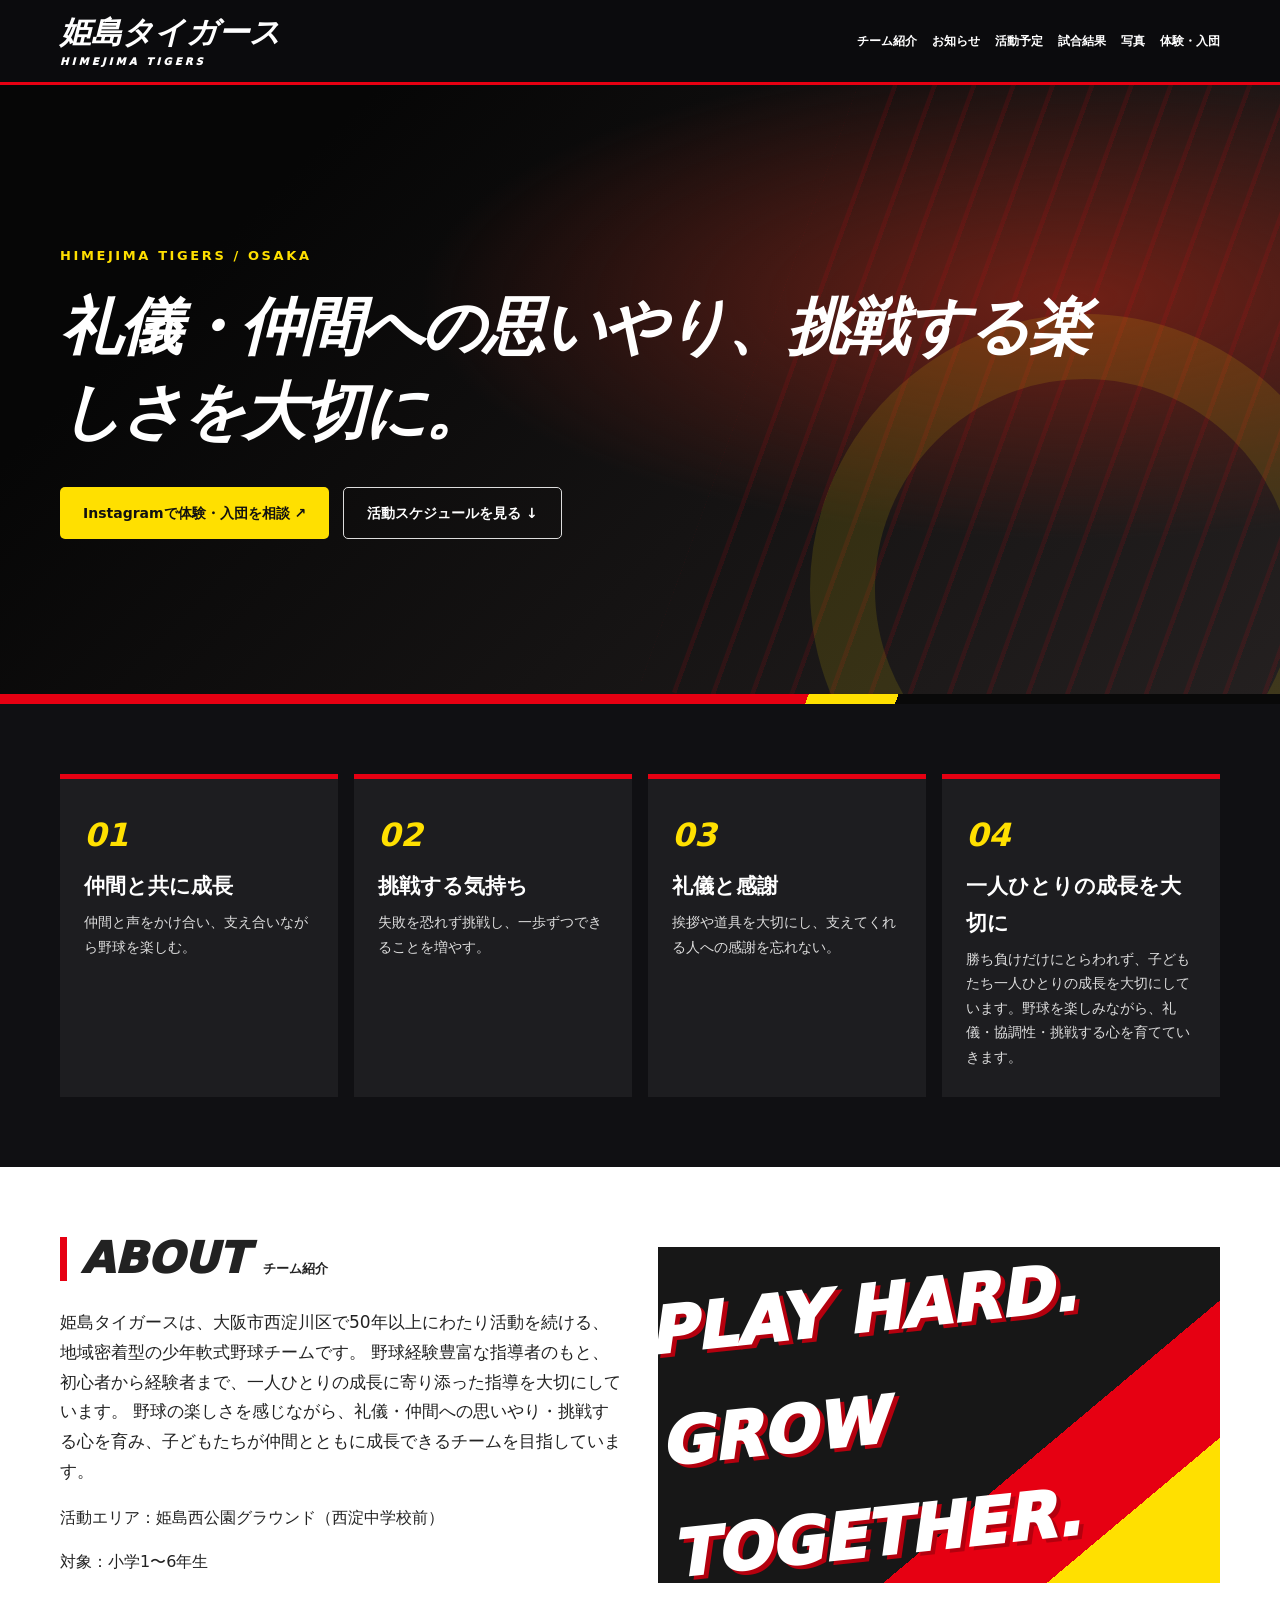
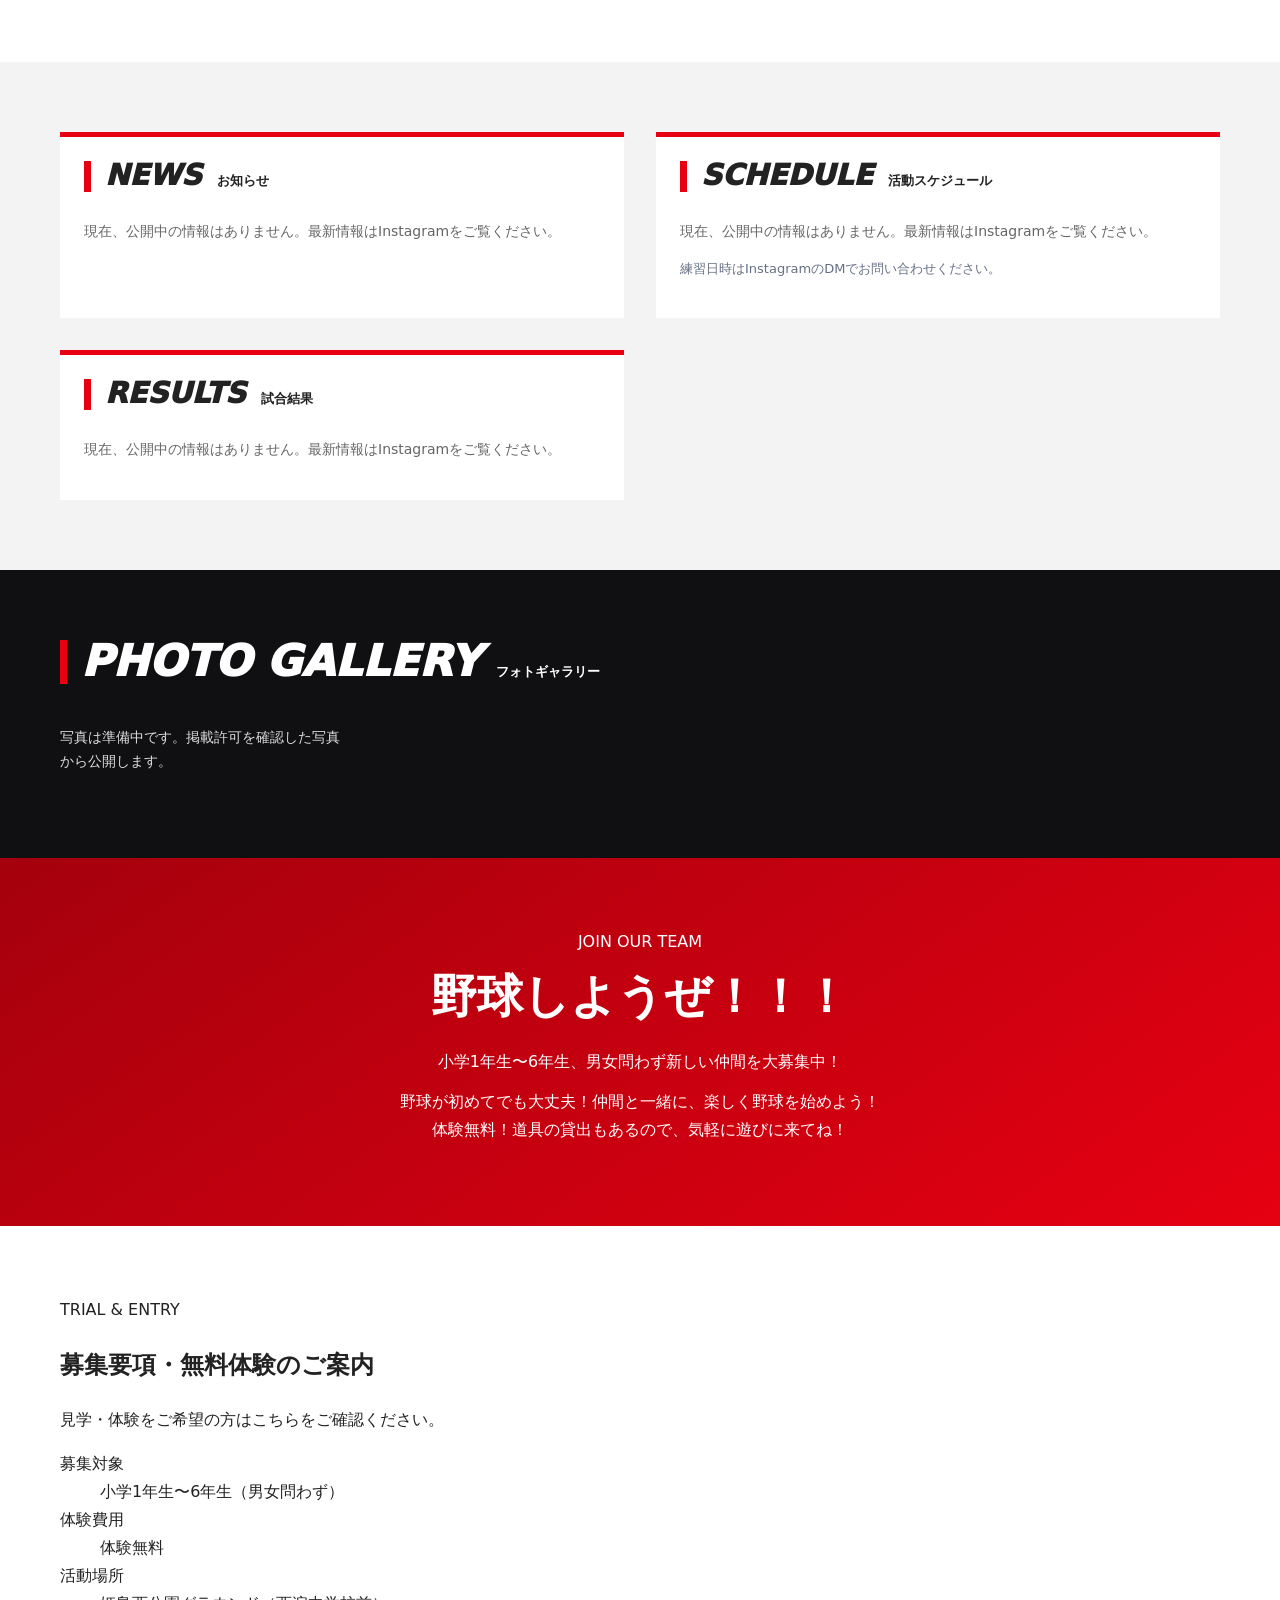
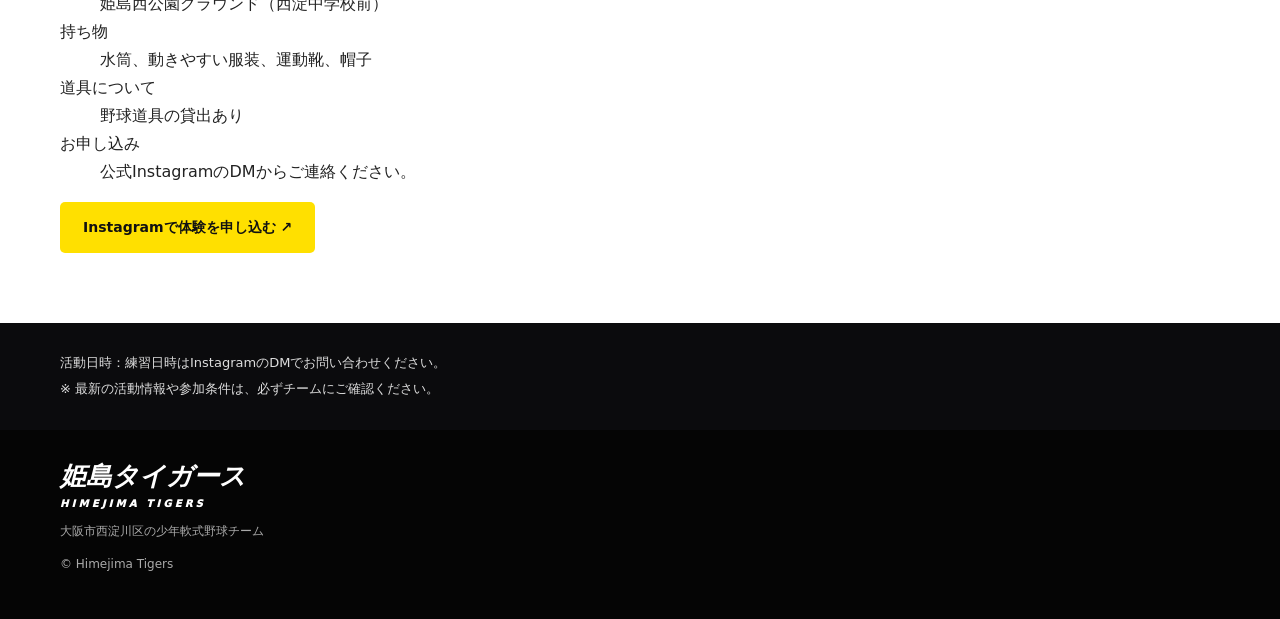
==== index.html @ de60c8cf "完成版ZIPをそのまま追加 Co-Authored-By: Claude Opus 5.5 <noreply@anthropic.com> Claude-Session: https://claude" ====
<!doctype html><html lang="ja"><head><meta charset="utf-8"><meta name="viewport" content="width=device-width,initial-scale=1"><meta name="description" content="大阪市西淀川区の少年軟式野球チーム 姫島タイガース。小学1〜6年生の新しい仲間を募集中。"><title>姫島タイガース | 少年軟式野球チーム</title><style>
:root{--red:#e60012;--yellow:#ffe000;--black:#0d0d0f;--white:#fff;--ink:#222}*{box-sizing:border-box}html{scroll-behavior:smooth}body{margin:0;font-family:system-ui,-apple-system,"Hiragino Kaku Gothic ProN",Meiryo,sans-serif;color:var(--ink);line-height:1.75}a{color:inherit;text-decoration:none}.wrap{width:min(1160px,92%);margin:auto}header{background:#0b0b0d;color:#fff;position:sticky;top:0;z-index:10;border-bottom:3px solid var(--red)}.head{display:flex;justify-content:space-between;align-items:center;gap:20px;padding:15px 0}.brand{font-size:clamp(21px,3vw,31px);font-weight:1000;font-style:italic;line-height:1.1}.brand small{display:block;font-size:10px;letter-spacing:.32em;margin-top:7px}nav{display:flex;flex-wrap:wrap;gap:15px;font-size:12px;font-weight:800}nav a:hover{color:var(--yellow)}.hero{background:radial-gradient(ellipse at 84% 35%,#702016 0%,transparent 43%),linear-gradient(135deg,#060606 20%,#242020 100%);color:white;position:relative;overflow:hidden}.hero:before{content:"";position:absolute;right:-10%;top:-20%;width:50%;height:140%;transform:rotate(20deg);background:repeating-linear-gradient(90deg,transparent 0 32px,rgba(230,0,18,.11) 33px 37px)}.hero:after{content:"";position:absolute;right:-80px;bottom:-170px;border:65px solid rgba(255,224,0,.12);border-radius:50%;width:420px;height:420px}.hero-inner{position:relative;z-index:1;padding:90px 0 85px}.kicker{color:var(--yellow);font-size:13px;font-weight:900;letter-spacing:.2em}.hero h1{font-size:clamp(40px,6.6vw,80px);line-height:1.22;letter-spacing:-.03em;font-weight:1000;font-style:italic;margin:16px 0}.hero h1 em{font-style:inherit;color:var(--yellow);display:block}.hero h1{max-width:1050px;font-size:clamp(32px,5vw,62px);line-height:1.38}.hero h1 .headline-accent{color:var(--yellow)}.hero p{max-width:660px;font-size:clamp(15px,1.9vw,19px)}.recruit{display:inline-block;margin:15px 0 0;background:var(--red);color:white;font-size:clamp(18px,2.7vw,28px);font-weight:1000;padding:10px 22px;transform:skew(-6deg);box-shadow:8px 8px 0 var(--yellow)}.actions{display:flex;flex-wrap:wrap;gap:14px;margin-top:32px}.btn{display:inline-flex;justify-content:center;align-items:center;padding:13px 23px;font-size:14px;font-weight:900;border-radius:5px}.btn.yellow{background:var(--yellow);color:#111}.btn.outline{border:1px solid #ddd;color:white}.btn:hover{filter:brightness(.91)}.stripe{height:10px;background:linear-gradient(110deg,var(--red) 0 63%,var(--yellow) 63% 70%,#090909 70%)}section{padding:70px 0}.dark{background:#101013;color:white}.section-heading{display:flex;align-items:baseline;gap:15px;border-left:7px solid var(--red);padding-left:14px;margin:0 0 27px}.section-heading h2{font-size:clamp(28px,4vw,43px);font-style:italic;font-weight:1000;line-height:1;margin:0}.section-heading small{font-size:13px;font-weight:700}.features{display:grid;grid-template-columns:repeat(4,1fr);gap:16px}.feature{background:#1d1d20;border-top:5px solid var(--red);padding:28px 24px;min-height:195px}.feature b{color:var(--yellow);font-size:32px;font-style:italic}.feature h3{font-size:21px;margin:5px 0;color:white}.feature p{color:#ddd;font-size:14px;margin:0}.about{background:#fff}.about-grid{display:grid;grid-template-columns:1fr 1fr;gap:35px;align-items:center}.about-text{font-size:17px}.about-art{min-height:275px;background:linear-gradient(140deg,#171717 0 65%,#e60012 65% 82%,#ffe000 82%);display:grid;place-items:center;overflow:hidden}.about-art span{font-size:clamp(35px,5vw,68px);font-weight:1000;color:white;font-style:italic;transform:rotate(-6deg);text-shadow:4px 4px 0 #b4000e}.info{background:#f3f3f4}.content-grid{display:grid;grid-template-columns:1fr 1fr;gap:32px}.panel{background:white;padding:24px;border-top:5px solid var(--red);min-width:0}.panel .section-heading h2{font-size:29px}.content-card{border-bottom:1px solid #ddd;padding:16px 0}.content-card:last-child{border:0}.content-card h3{margin:5px 0;font-size:17px}.content-card p{margin:4px 0;font-size:14px;overflow-wrap:anywhere}.muted{color:#667085;font-size:13px}.empty{color:#666;font-size:14px}.gallery-grid{display:grid;grid-template-columns:repeat(4,1fr);gap:13px}.gallery-grid figure{margin:0}.photo{display:block;width:100%;aspect-ratio:4/3;object-fit:cover;border:3px solid #333}.gallery-grid figcaption{padding:8px 0}.gallery-grid .empty{color:#ddd}.contact{background:linear-gradient(145deg,#a5000d,#e60012);color:white;text-align:center}.contact h2{font-size:clamp(27px,4vw,46px);margin:0 0 10px;font-weight:1000}.contact .btn{margin-top:15px}.contact p{max-width:700px;margin:12px auto}.notes{background:#0b0b0d;color:#ddd;padding:25px 0}.notes p{margin:4px 0;font-size:13px}footer{background:#050505;color:#fff;padding:32px 0}footer .brand{font-size:26px}footer p{font-size:12px;color:#aaa}a:focus-visible{outline:3px solid var(--yellow);outline-offset:3px}@media(max-width:1050px){.features{grid-template-columns:repeat(2,1fr)}}@media(max-width:780px){.head{align-items:flex-start;flex-direction:column}nav{gap:11px}.hero-inner{padding:65px 0}.features,.gallery-grid{grid-template-columns:repeat(2,1fr)}.about-grid,.content-grid{grid-template-columns:1fr}.about-art{min-height:180px}section{padding:48px 0}}@media(max-width:460px){.features,.gallery-grid{grid-template-columns:1fr}.feature{min-height:auto}.actions .btn{width:100%}.panel{padding:16px}nav{font-size:11px}.hero h1{font-size:40px}}

.recruit-invite{font-size:clamp(28px,4.4vw,52px)!important;line-height:1.2!important;font-weight:900;color:#ffd600!important;margin:18px 0 8px!important}.recruit-sub{font-weight:700!important;color:#fff!important;margin:0 0 8px!important}.recruit-note{color:#ffd600!important;font-weight:800!important;margin:0 0 10px!important}.join-title{color:#d90016;font-size:27px;margin:12px 0}.join-note{font-weight:800;color:#c41420}
</style></head><body>
<header><div class="wrap head"><a href="#home" class="brand">姫島タイガース<small>HIMEJIMA TIGERS</small></a><nav aria-label="メインメニュー"><a href="#about">チーム紹介</a><a href="#news">お知らせ</a><a href="#schedule">活動予定</a><a href="#games">試合結果</a><a href="#gallery">写真</a><a href="#contact">体験・入団</a></nav></div></header>
<main><section class="hero" id="home"><div class="wrap hero-inner"><div class="kicker">HIMEJIMA TIGERS / OSAKA</div><h1>礼儀・仲間への思いやり、挑戦する楽しさを大切に。</h1><div class="actions"><a class="btn yellow" href="https://www.instagram.com/himejimatigers2025/" target="_blank" rel="noopener noreferrer">Instagramで体験・入団を相談 ↗</a><a class="btn outline" href="#schedule">活動スケジュールを見る ↓</a></div></div></section><div class="stripe"></div>
<section class="dark"><div class="wrap"><div class="features"><article class="feature"><b>01</b><h3>仲間と共に成長</h3><p>仲間と声をかけ合い、支え合いながら野球を楽しむ。</p></article><article class="feature"><b>02</b><h3>挑戦する気持ち</h3><p>失敗を恐れず挑戦し、一歩ずつできることを増やす。</p></article><article class="feature"><b>03</b><h3>礼儀と感謝</h3><p>挨拶や道具を大切にし、支えてくれる人への感謝を忘れない。</p></article><article class="feature"><b>04</b><h3>一人ひとりの成長を大切に</h3><p>勝ち負けだけにとらわれず、子どもたち一人ひとりの成長を大切にしています。野球を楽しみながら、礼儀・協調性・挑戦する心を育てていきます。</p></article></div></div></section>
<section class="about" id="about"><div class="wrap about-grid"><div><div class="section-heading"><h2>ABOUT</h2><small>チーム紹介</small></div><p class="about-text">姫島タイガースは、大阪市西淀川区で50年以上にわたり活動を続ける、地域密着型の少年軟式野球チームです。

野球経験豊富な指導者のもと、初心者から経験者まで、一人ひとりの成長に寄り添った指導を大切にしています。

野球の楽しさを感じながら、礼儀・仲間への思いやり・挑戦する心を育み、子どもたちが仲間とともに成長できるチームを目指しています。</p><p>活動エリア：姫島西公園グラウンド（西淀中学校前）</p><p>対象：小学1〜6年生</p></div><div class="about-art" role="img" aria-label="チームのスローガンを表現した文字グラフィック"><span>PLAY HARD.<br>GROW TOGETHER.</span></div></div></section>
<section class="info"><div class="wrap content-grid"><div class="panel" id="news"><div class="section-heading"><h2>NEWS</h2><small>お知らせ</small></div><p class="empty">現在、公開中の情報はありません。最新情報はInstagramをご覧ください。</p></div><div class="panel" id="schedule"><div class="section-heading"><h2>SCHEDULE</h2><small>活動スケジュール</small></div><p class="empty">現在、公開中の情報はありません。最新情報はInstagramをご覧ください。</p><p class="muted">練習日時はInstagramのDMでお問い合わせください。</p></div><div class="panel" id="games"><div class="section-heading"><h2>RESULTS</h2><small>試合結果</small></div><p class="empty">現在、公開中の情報はありません。最新情報はInstagramをご覧ください。</p></div></div></section>
<section class="dark" id="gallery"><div class="wrap"><div class="section-heading"><h2>PHOTO GALLERY</h2><small>フォトギャラリー</small></div><div class="gallery-grid"><p class="empty">写真は準備中です。掲載許可を確認した写真から公開します。</p></div></div></section>
<section class="contact" id="contact"><div class="wrap"><div class="recruit-intro"><span class="recruit-kicker">JOIN OUR TEAM</span><h2>野球しようぜ！！！</h2><p class="recruit-lead">小学1年生〜6年生、男女問わず新しい仲間を大募集中！</p><p>野球が初めてでも大丈夫！仲間と一緒に、楽しく野球を始めよう！<br>体験無料！道具の貸出もあるので、気軽に遊びに来てね！</p></div></div></section>
<section class="requirements" id="requirements"><div class="wrap"><div class="requirements-panel"><div class="requirements-heading"><span>TRIAL &amp; ENTRY</span><h2>募集要項・無料体験のご案内</h2><p>見学・体験をご希望の方はこちらをご確認ください。</p></div><dl class="requirements-grid"><div><dt>募集対象</dt><dd>小学1年生〜6年生（男女問わず）</dd></div><div><dt>体験費用</dt><dd>体験無料</dd></div><div><dt>活動場所</dt><dd>姫島西公園グラウンド（西淀中学校前）</dd></div><div><dt>持ち物</dt><dd>水筒、動きやすい服装、運動靴、帽子</dd></div><div><dt>道具について</dt><dd>野球道具の貸出あり</dd></div><div><dt>お申し込み</dt><dd>公式InstagramのDMからご連絡ください。</dd></div></dl><a class="btn yellow" href="https://www.instagram.com/himejimatigers2025/" target="_blank" rel="noopener noreferrer">Instagramで体験を申し込む ↗</a></div></div></section><aside class="notes"><div class="wrap"><p>活動日時：練習日時はInstagramのDMでお問い合わせください。</p><p>※ 最新の活動情報や参加条件は、必ずチームにご確認ください。</p></div></aside></main><footer><div class="wrap"><div class="brand">姫島タイガース<small>HIMEJIMA TIGERS</small></div><p>大阪市西淀川区の少年軟式野球チーム</p><p>© Himejima Tigers</p></div></footer></body></html>
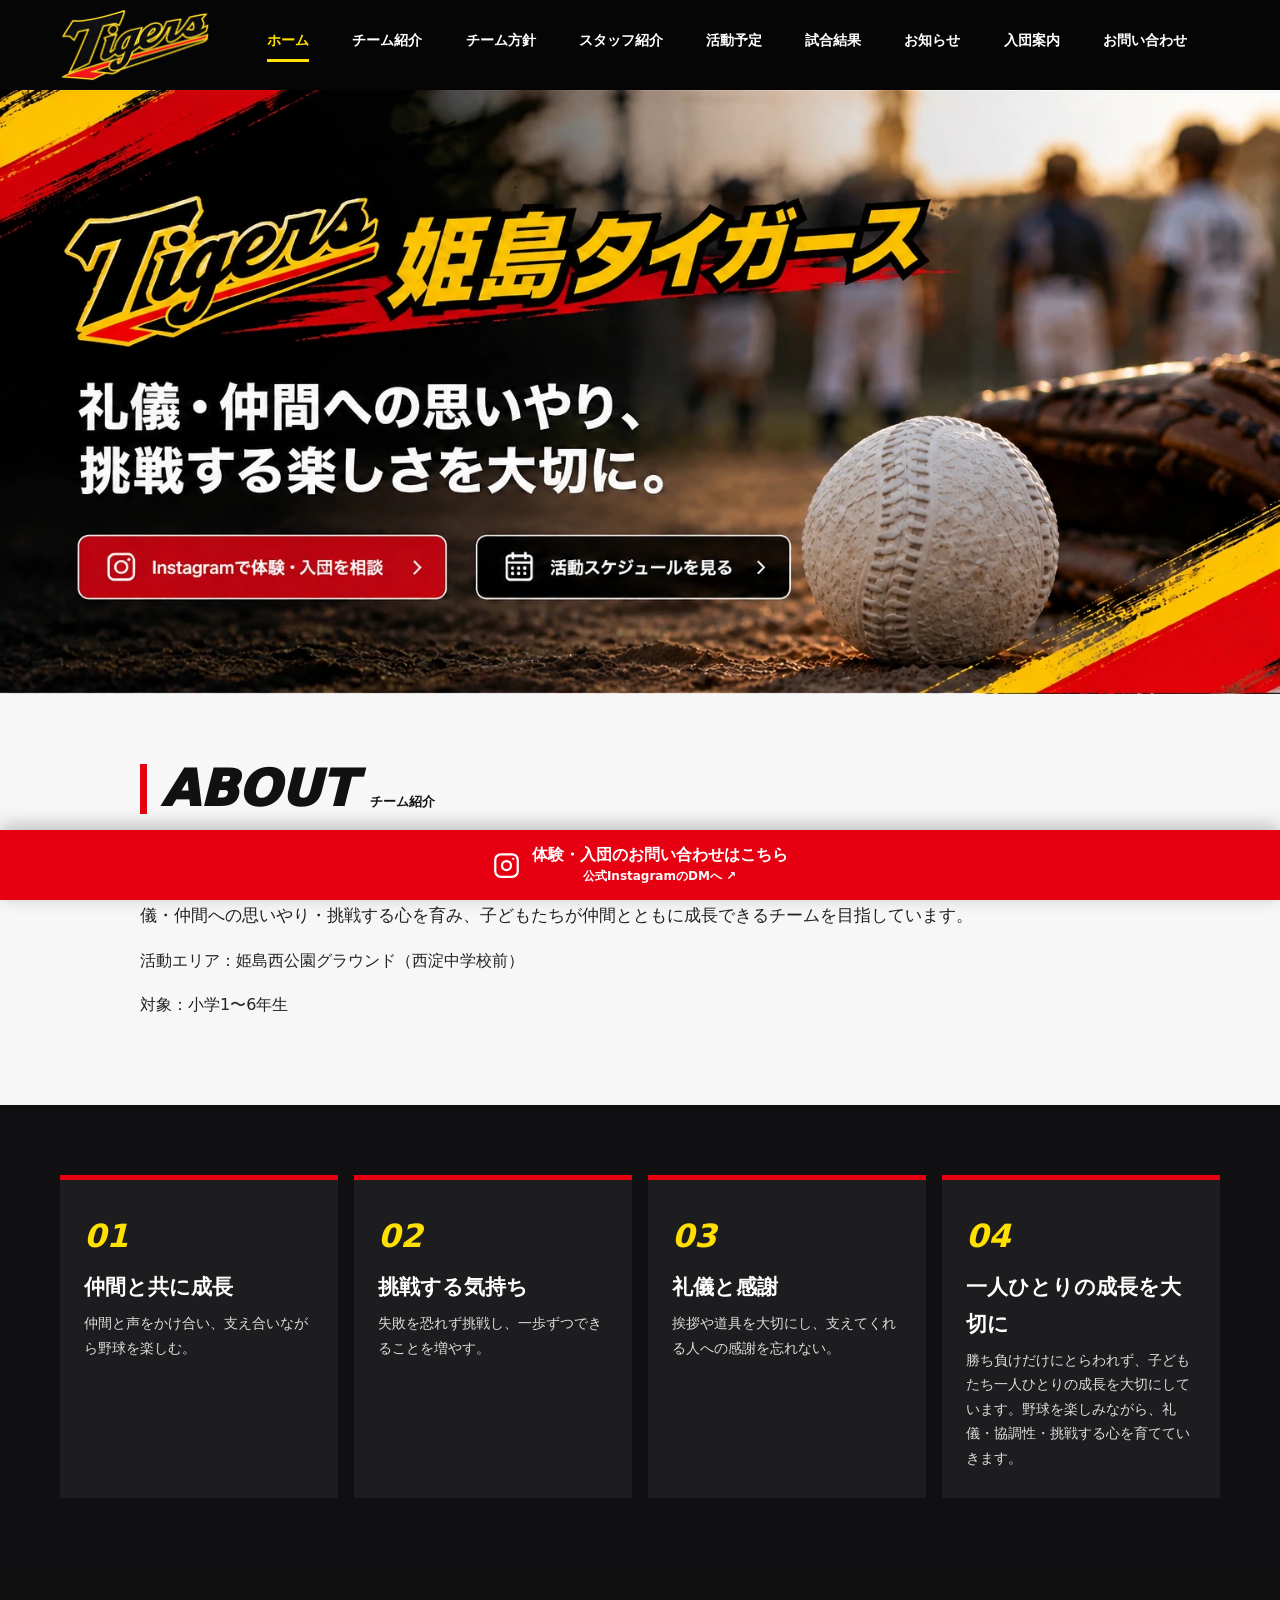
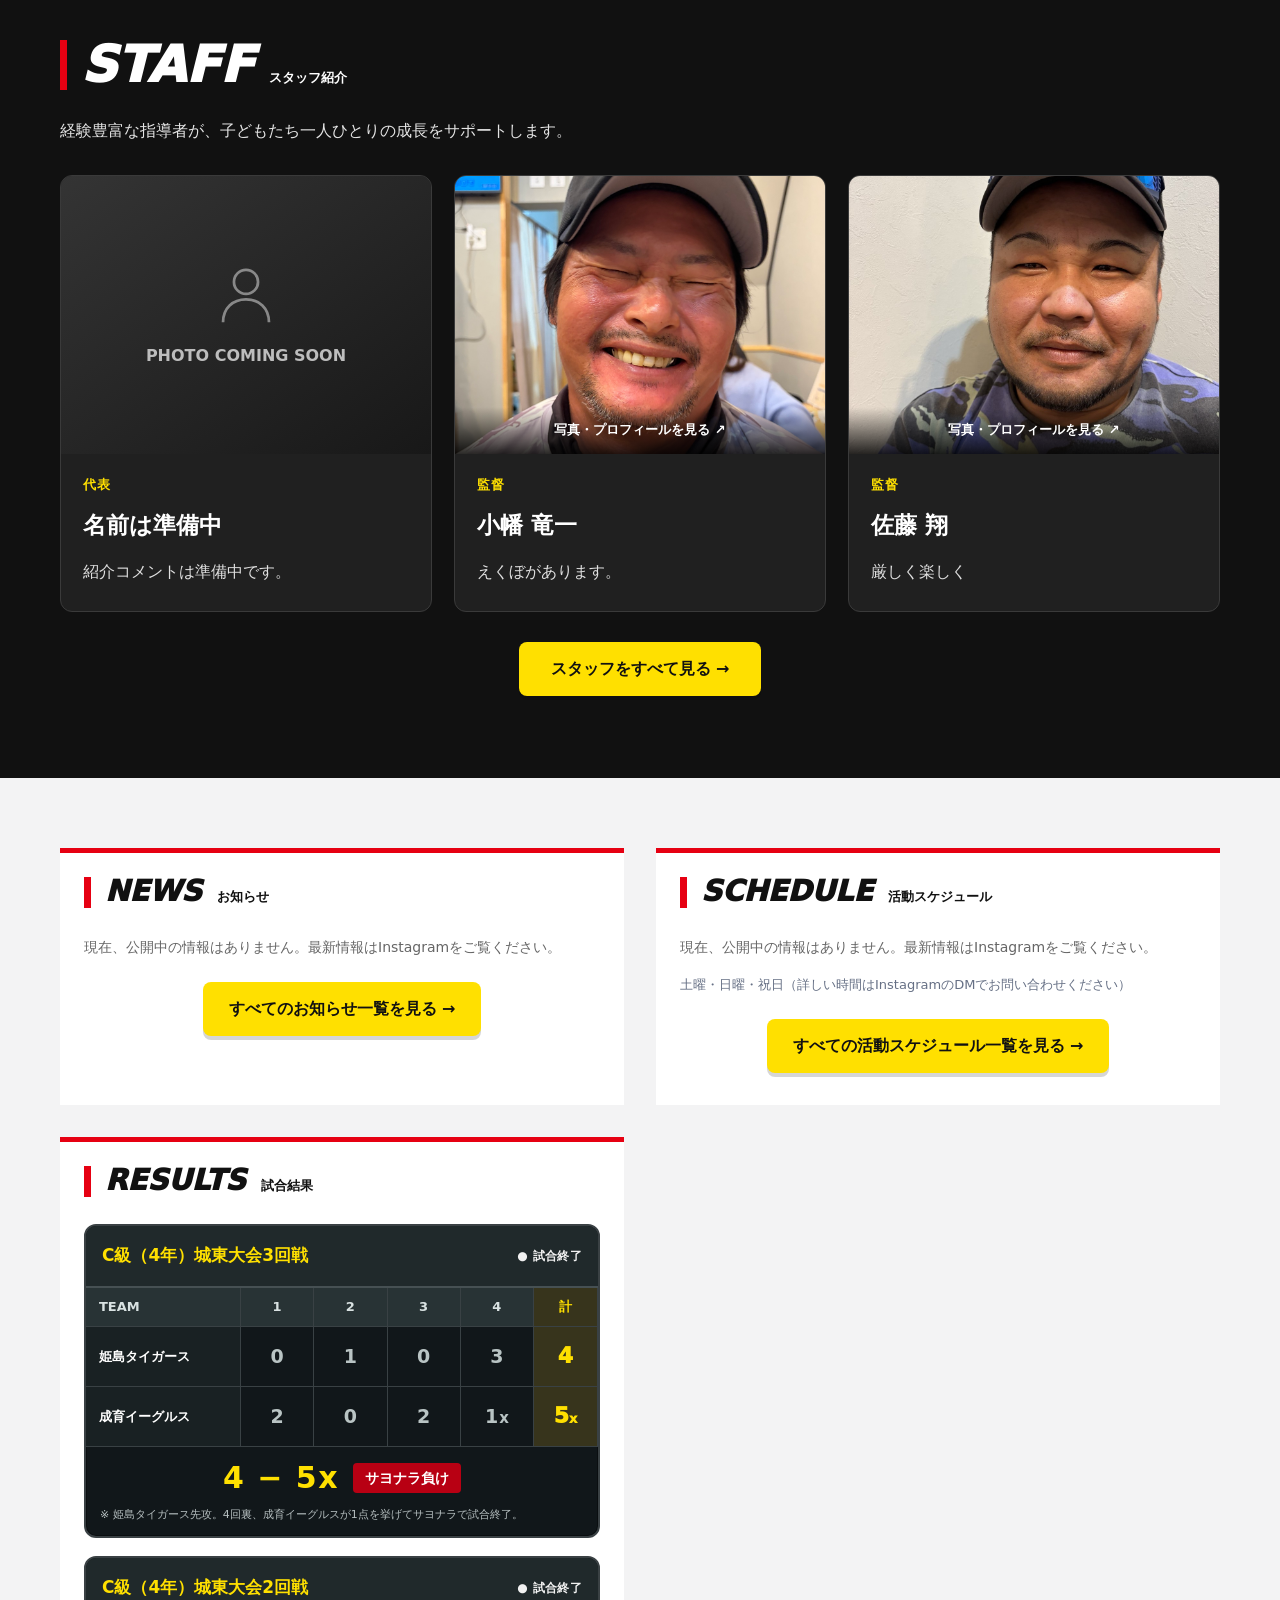
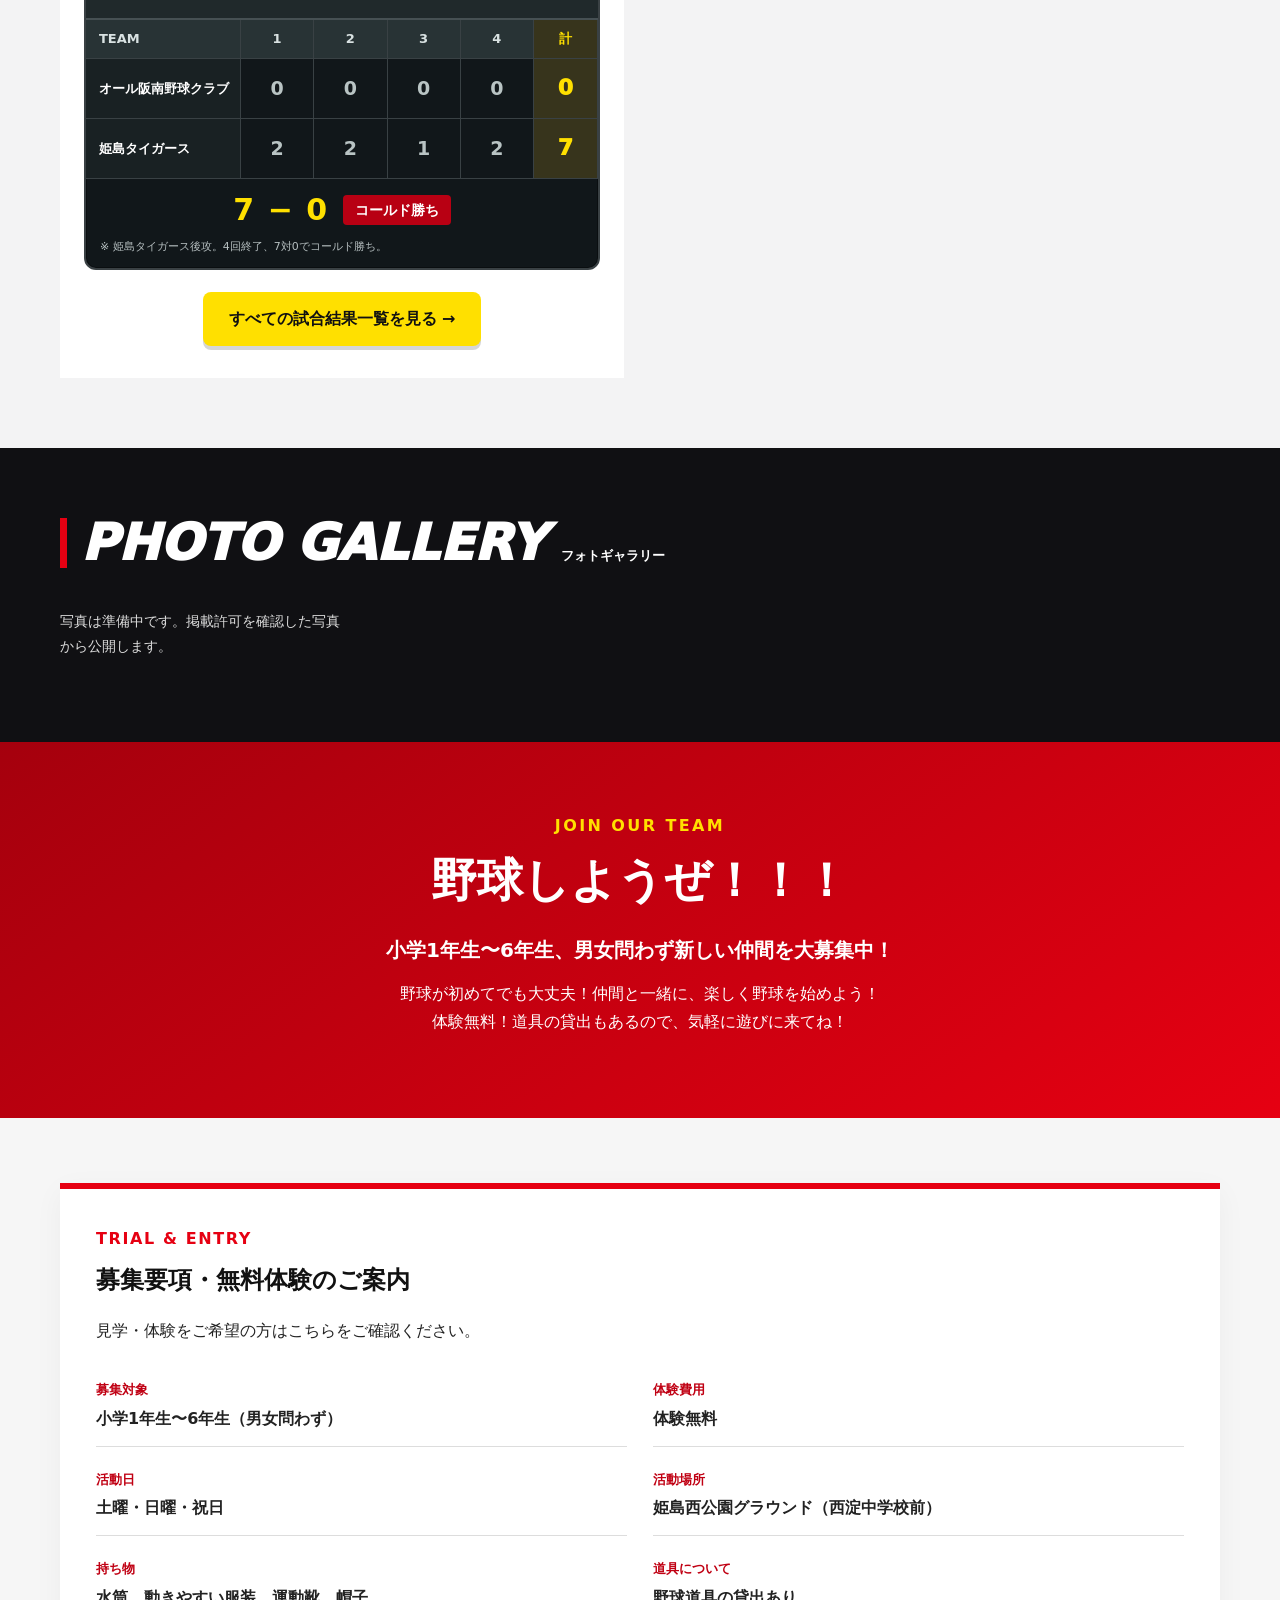
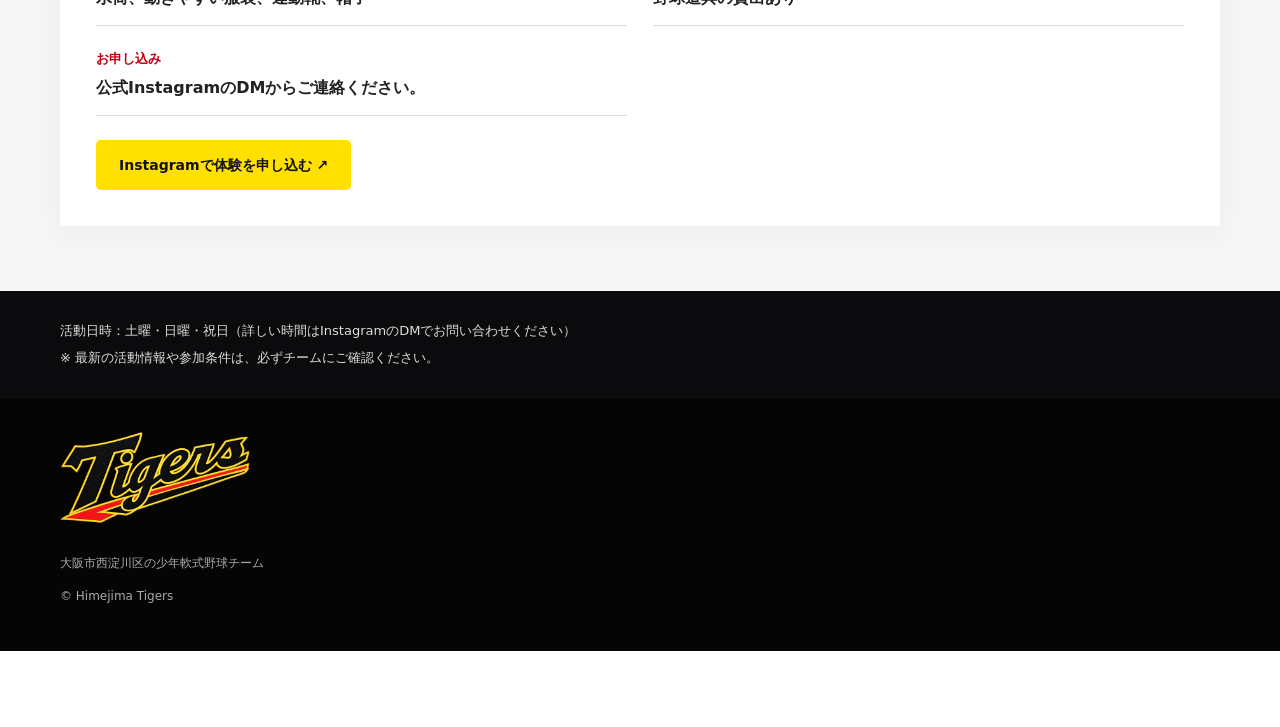
==== commit 6a7d9aad: "完成版（5ページ構成）を公開用に追加し、index.htmlの自動再生成を停止 Co-Authored-By: Claude Opus 5.5 <noreply@anthropic.com> Clau" ====
--- a/index.html
+++ b/index.html
@@ -1,17 +1,291 @@
-<!doctype html><html lang="ja"><head><meta charset="utf-8"><meta name="viewport" content="width=device-width,initial-scale=1"><meta name="description" content="大阪市西淀川区の少年軟式野球チーム 姫島タイガース。小学1〜6年生の新しい仲間を募集中。"><title>姫島タイガース | 少年軟式野球チーム</title><style>
+<!DOCTYPE html>
+
+<html lang="ja"><head><meta charset="utf-8"/><meta content="width=device-width,initial-scale=1" name="viewport"/><meta content="大阪市西淀川区の少年軟式野球チーム 姫島タイガース。小学1〜6年生の新しい仲間を募集中。" name="description"/><title>姫島タイガース | 少年軟式野球チーム</title><style>
 :root{--red:#e60012;--yellow:#ffe000;--black:#0d0d0f;--white:#fff;--ink:#222}*{box-sizing:border-box}html{scroll-behavior:smooth}body{margin:0;font-family:system-ui,-apple-system,"Hiragino Kaku Gothic ProN",Meiryo,sans-serif;color:var(--ink);line-height:1.75}a{color:inherit;text-decoration:none}.wrap{width:min(1160px,92%);margin:auto}header{background:#0b0b0d;color:#fff;position:sticky;top:0;z-index:10;border-bottom:3px solid var(--red)}.head{display:flex;justify-content:space-between;align-items:center;gap:20px;padding:15px 0}.brand{font-size:clamp(21px,3vw,31px);font-weight:1000;font-style:italic;line-height:1.1}.brand small{display:block;font-size:10px;letter-spacing:.32em;margin-top:7px}nav{display:flex;flex-wrap:wrap;gap:15px;font-size:12px;font-weight:800}nav a:hover{color:var(--yellow)}.hero{background:radial-gradient(ellipse at 84% 35%,#702016 0%,transparent 43%),linear-gradient(135deg,#060606 20%,#242020 100%);color:white;position:relative;overflow:hidden}.hero:before{content:"";position:absolute;right:-10%;top:-20%;width:50%;height:140%;transform:rotate(20deg);background:repeating-linear-gradient(90deg,transparent 0 32px,rgba(230,0,18,.11) 33px 37px)}.hero:after{content:"";position:absolute;right:-80px;bottom:-170px;border:65px solid rgba(255,224,0,.12);border-radius:50%;width:420px;height:420px}.hero-inner{position:relative;z-index:1;padding:90px 0 85px}.kicker{color:var(--yellow);font-size:13px;font-weight:900;letter-spacing:.2em}.hero h1{font-size:clamp(40px,6.6vw,80px);line-height:1.22;letter-spacing:-.03em;font-weight:1000;font-style:italic;margin:16px 0}.hero h1 em{font-style:inherit;color:var(--yellow);display:block}.hero h1{max-width:1050px;font-size:clamp(32px,5vw,62px);line-height:1.38}.hero h1 .headline-accent{color:var(--yellow)}.hero p{max-width:660px;font-size:clamp(15px,1.9vw,19px)}.recruit{display:inline-block;margin:15px 0 0;background:var(--red);color:white;font-size:clamp(18px,2.7vw,28px);font-weight:1000;padding:10px 22px;transform:skew(-6deg);box-shadow:8px 8px 0 var(--yellow)}.actions{display:flex;flex-wrap:wrap;gap:14px;margin-top:32px}.btn{display:inline-flex;justify-content:center;align-items:center;padding:13px 23px;font-size:14px;font-weight:900;border-radius:5px}.btn.yellow{background:var(--yellow);color:#111}.btn.outline{border:1px solid #ddd;color:white}.btn:hover{filter:brightness(.91)}.stripe{height:10px;background:linear-gradient(110deg,var(--red) 0 63%,var(--yellow) 63% 70%,#090909 70%)}section{padding:70px 0}.dark{background:#101013;color:white}.section-heading{display:flex;align-items:baseline;gap:15px;border-left:7px solid var(--red);padding-left:14px;margin:0 0 27px}.section-heading h2{font-size:clamp(28px,4vw,43px);font-style:italic;font-weight:1000;line-height:1;margin:0}.section-heading small{font-size:13px;font-weight:700}.features{display:grid;grid-template-columns:repeat(4,1fr);gap:16px}.feature{background:#1d1d20;border-top:5px solid var(--red);padding:28px 24px;min-height:195px}.feature b{color:var(--yellow);font-size:32px;font-style:italic}.feature h3{font-size:21px;margin:5px 0;color:white}.feature p{color:#ddd;font-size:14px;margin:0}.about{background:#fff}.about-grid{display:grid;grid-template-columns:1fr 1fr;gap:35px;align-items:center}.about-text{font-size:17px}.about-art{min-height:275px;background:linear-gradient(140deg,#171717 0 65%,#e60012 65% 82%,#ffe000 82%);display:grid;place-items:center;overflow:hidden}.about-art span{font-size:clamp(35px,5vw,68px);font-weight:1000;color:white;font-style:italic;transform:rotate(-6deg);text-shadow:4px 4px 0 #b4000e}.info{background:#f3f3f4}.content-grid{display:grid;grid-template-columns:1fr 1fr;gap:32px}.panel{background:white;padding:24px;border-top:5px solid var(--red);min-width:0}.panel .section-heading h2{font-size:29px}.content-card{border-bottom:1px solid #ddd;padding:16px 0}.content-card:last-child{border:0}.content-card h3{margin:5px 0;font-size:17px}.content-card p{margin:4px 0;font-size:14px;overflow-wrap:anywhere}.muted{color:#667085;font-size:13px}.empty{color:#666;font-size:14px}.gallery-grid{display:grid;grid-template-columns:repeat(4,1fr);gap:13px}.gallery-grid figure{margin:0}.photo{display:block;width:100%;aspect-ratio:4/3;object-fit:cover;border:3px solid #333}.gallery-grid figcaption{padding:8px 0}.gallery-grid .empty{color:#ddd}.contact{background:linear-gradient(145deg,#a5000d,#e60012);color:white;text-align:center}.contact h2{font-size:clamp(27px,4vw,46px);margin:0 0 10px;font-weight:1000}.contact .btn{margin-top:15px}.contact p{max-width:700px;margin:12px auto}.notes{background:#0b0b0d;color:#ddd;padding:25px 0}.notes p{margin:4px 0;font-size:13px}footer{background:#050505;color:#fff;padding:32px 0}footer .brand{font-size:26px}footer p{font-size:12px;color:#aaa}a:focus-visible{outline:3px solid var(--yellow);outline-offset:3px}@media(max-width:1050px){.features{grid-template-columns:repeat(2,1fr)}}@media(max-width:780px){.head{align-items:flex-start;flex-direction:column}nav{gap:11px}.hero-inner{padding:65px 0}.features,.gallery-grid{grid-template-columns:repeat(2,1fr)}.about-grid,.content-grid{grid-template-columns:1fr}.about-art{min-height:180px}section{padding:48px 0}}@media(max-width:460px){.features,.gallery-grid{grid-template-columns:1fr}.feature{min-height:auto}.actions .btn{width:100%}.panel{padding:16px}nav{font-size:11px}.hero h1{font-size:40px}}
 
 .recruit-invite{font-size:clamp(28px,4.4vw,52px)!important;line-height:1.2!important;font-weight:900;color:#ffd600!important;margin:18px 0 8px!important}.recruit-sub{font-weight:700!important;color:#fff!important;margin:0 0 8px!important}.recruit-note{color:#ffd600!important;font-weight:800!important;margin:0 0 10px!important}.join-title{color:#d90016;font-size:27px;margin:12px 0}.join-note{font-weight:800;color:#c41420}
+
+/* Mockup-matched visual styling. The desktop hero uses the actual approved visual; other sections remain editable HTML. */
+.mock-header{background:#050505;border:0;position:relative}.mock-header .head{justify-content:center;min-height:65px;padding:10px 0}.mock-header .brand{display:none}.mock-header nav{justify-content:center;gap:clamp(13px,2.5vw,38px);font-size:clamp(12px,1.12vw,17px)}.mock-header nav a:first-child{color:#ffe000;border-bottom:3px solid #ffe000;padding-bottom:6px}.mock-header nav a{white-space:nowrap}
+.mock-hero{padding:0;background:#080808;color:#fff}.mock-desktop{position:relative;max-width:1920px;margin:auto}.mock-desktop img{width:100%;height:auto;display:block}.hero-link{position:absolute;top:73.5%;height:12%;border-radius:10px}.instagram-link{left:6.1%;width:29%}.schedule-link{left:37%;width:25%}.hero-link:focus-visible{outline:4px solid #ffe000}.mock-mobile{display:none}
+.about{background:#f7f7f7}.about-grid{grid-template-columns:1.25fr .75fr}.about-text{font-size:17px}.mock-about-art{background:url('[data-uri]') center/cover no-repeat;min-height:300px}.section-heading h2{font-size:clamp(33px,4vw,50px);color:#111}.dark .section-heading h2{color:#fff}.btn.red{background:#dc0011;color:white;border:2px solid #fff}.requirements{padding:65px 0;background:#f6f6f6}.requirements-panel{background:#fff;padding:36px;border-top:6px solid #e60012;box-shadow:0 8px 28px #0000000b}.requirements-heading span{color:#e60012;font-weight:900;letter-spacing:.1em}.requirements-heading h2{margin:6px 0}.requirements-grid{display:grid;grid-template-columns:1fr 1fr;gap:12px 26px;margin:24px 0}.requirements-grid>div{border-bottom:1px solid #ddd;padding:10px 0}.requirements-grid dt{font-size:13px;font-weight:900;color:#c00013}.requirements-grid dd{margin:3px 0;font-weight:650}.recruit-kicker{color:#ffe000;font-weight:900;letter-spacing:.15em}.recruit-lead{font-weight:900;font-size:20px}
+@media(max-width:900px){.mock-header .brand{display:block;font-size:21px}.mock-header .head{flex-direction:column;align-items:center}.mock-header nav{gap:12px;justify-content:center}.mock-header nav a{font-size:12px}.about-grid{grid-template-columns:1fr 1fr}}
+@media(max-width:650px){.mock-desktop{display:none}.mock-mobile{display:block;padding:45px 5% 65px;min-height:550px;background:linear-gradient(90deg,#000e,#0008),url('[data-uri]') 60% center/auto 100% no-repeat}.mobile-brand{display:flex;align-items:center;gap:8px;margin:15px 0 35px}.mobile-brand img{width:36%;max-width:155px;height:auto}.mobile-brand strong{font-size:clamp(23px,7vw,37px);font-style:italic;color:#ffe000;text-shadow:3px 3px #000}.mock-mobile h1{font-size:clamp(27px,7.4vw,40px);line-height:1.5;text-shadow:2px 3px 5px #000;margin-bottom:28px}.mock-mobile .actions{gap:12px}.mock-mobile .btn{width:100%;font-size:13px;min-height:54px}.about-grid{grid-template-columns:1fr}.requirements-grid{grid-template-columns:1fr}.requirements-panel{padding:22px}.mock-header nav{overflow-x:auto;flex-wrap:nowrap;width:100%;justify-content:flex-start;padding:5px 0}.mock-header .head{gap:5px}.mock-about-art{min-height:230px}}
+
+
+/* Exact image mode: preserve the approved baseball background and all lettering as one image. */
+.mock-desktop img,.mobile-exact-image{width:100%;height:auto;display:block}
+@media(max-width:650px){.mock-mobile{position:relative;display:block;padding:0;min-height:0;background:#080808}.mobile-exact-image{display:block}.mobile-exact-link{position:absolute;top:73.5%;height:12%;border-radius:8px}.mobile-instagram{left:6.1%;width:29%}.mobile-schedule{left:37%;width:25%}.mobile-exact-link:focus-visible{outline:3px solid #ffe000}}
+
+/* About section without child imagery */
+.about-grid{grid-template-columns:1fr;max-width:1000px}
+/* Header: logo only, preserving the existing hero and content */
+.mock-header .head{justify-content:space-between;gap:24px;min-height:90px;padding:8px 0}
+.mock-header .header-logo{display:flex;align-items:center;flex:0 0 auto;width:150px;line-height:0}
+.mock-header .header-logo img{display:block;width:100%;height:auto;max-height:72px;object-fit:contain}
+.mock-header nav{flex:1;justify-content:space-evenly;gap:10px}
+@media(max-width:900px){.mock-header .head{flex-direction:column;align-items:center;gap:4px}.mock-header .header-logo{width:125px}.mock-header .header-logo img{max-height:62px}.mock-header nav{flex:none;justify-content:center}}
+@media(max-width:650px){.mock-header .head{align-items:flex-start}.mock-header nav{justify-content:flex-start;max-width:100%}.mock-header .header-logo{width:112px}}
+.footer-logo{display:inline-block;line-height:0;margin-bottom:8px}.footer-logo img{display:block;width:190px;max-width:55vw;height:auto;object-fit:contain}
+.staff-section{background:#111;color:#fff;padding:72px 0 82px}.staff-section .section-heading h2{color:#fff}.staff-lead{color:#e5e5e5;margin:14px 0 30px}.staff-grid{display:grid;grid-template-columns:repeat(3,minmax(0,1fr));gap:22px}.staff-card{background:#202020;border:1px solid #3a3a3a;border-radius:12px;overflow:hidden}.staff-photo{aspect-ratio:4/3;background:linear-gradient(145deg,#343434,#181818);display:flex;align-items:center;justify-content:center;overflow:hidden}.staff-photo img{width:100%;height:100%;object-fit:cover}.staff-placeholder{display:flex;align-items:center;justify-content:center;flex-direction:column;color:#bdbdbd;gap:12px;font-weight:700}.staff-placeholder svg{width:70px;height:70px;opacity:.65}.staff-card-body{padding:20px 22px 24px}.staff-role{font-size:13px;font-weight:900;letter-spacing:.1em;color:#ffe000}.staff-name{font-size:23px;font-weight:900;margin:8px 0 12px;color:#fff}.staff-comment{line-height:1.85;color:#e0e0e0;margin:0;white-space:pre-line}.staff-empty{grid-column:1/-1;color:#ddd;background:#222;padding:30px;border-radius:12px}@media(max-width:850px){.staff-grid{grid-template-columns:repeat(2,minmax(0,1fr))}}@media(max-width:600px){.staff-section{padding:52px 0}.staff-grid{grid-template-columns:1fr}.staff-photo{aspect-ratio:5/3}}
+
+/* Staff section: initially three cards, expand or collapse remaining cards */
+.staff-expand-check{position:absolute;opacity:0;width:1px;height:1px;pointer-events:none}.staff-card.staff-extra{display:none}.staff-section.staff-expanded .staff-grid .staff-card.staff-extra{display:block}.staff-more{width:max-content;max-width:100%;text-align:center}.staff-more-close{display:none}.staff-section.staff-expanded .staff-more .staff-more-open{display:none}.staff-section.staff-expanded .staff-more .staff-more-close{display:inline}.staff-expand-check:focus-visible ~ .staff-more{outline:3px solid #fff;outline-offset:4px}
+.staff-more{display:block;margin:30px auto 0;background:#ffe000;color:#111;border:0;border-radius:8px;padding:15px 42px;font-size:16px;font-weight:900;cursor:pointer;min-height:48px}
+.staff-more[hidden]{display:none!important}
+.staff-more:hover,.staff-more:focus-visible{backgrou